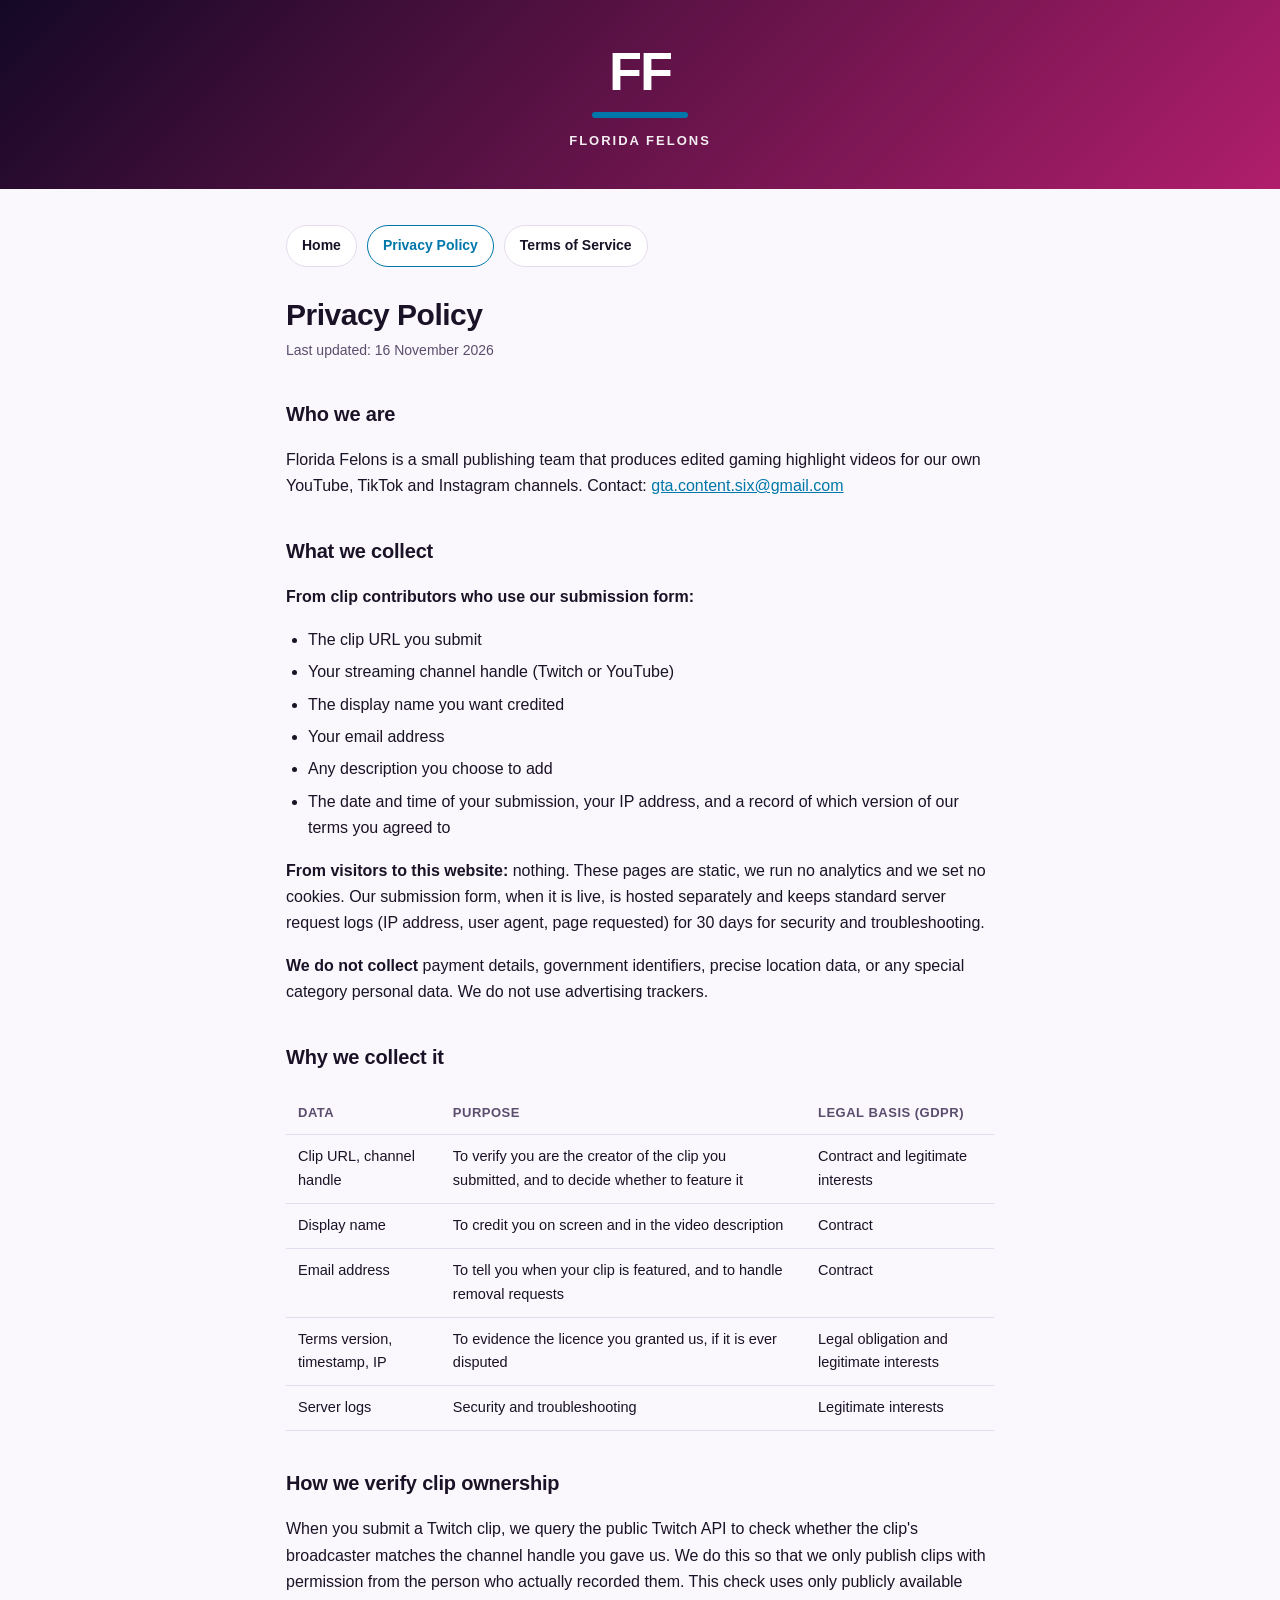
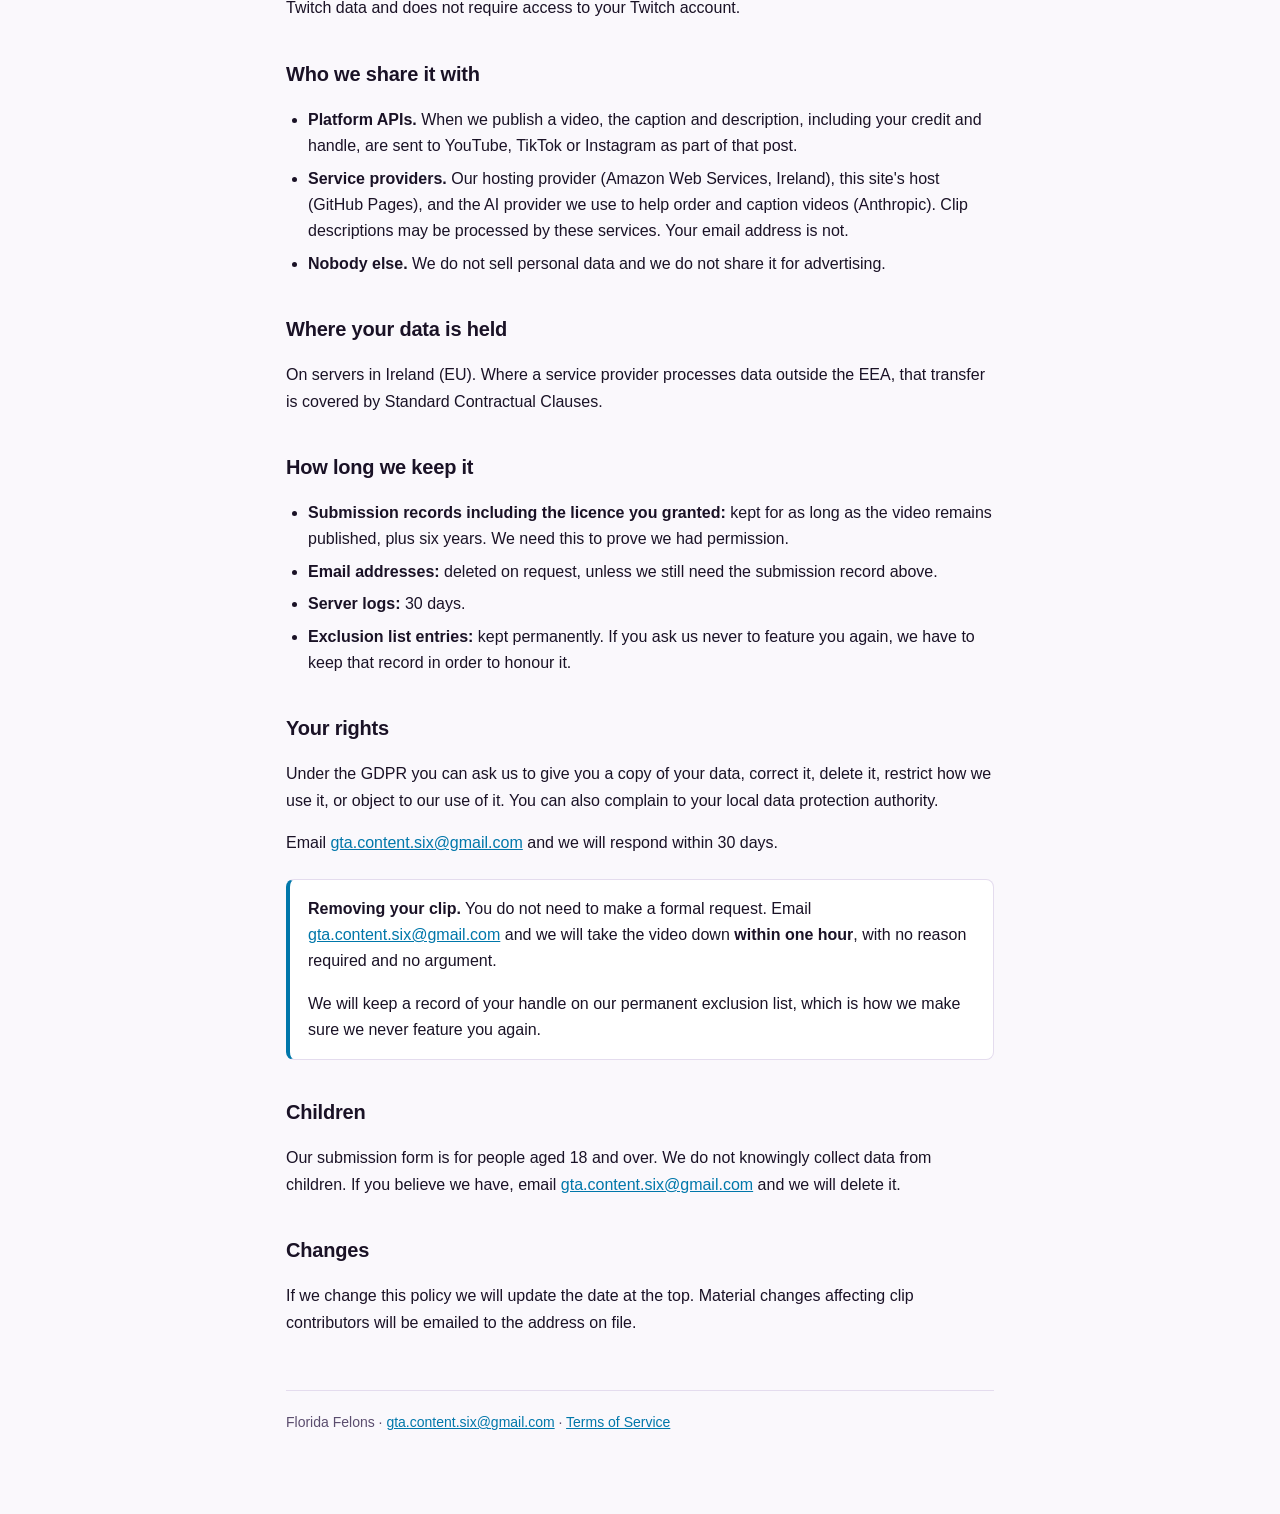
==== privacy.html @ 44be9b87 "Florida Felons public pages" ====
<!doctype html>
<html lang="en">
<head>
<meta charset="utf-8">
<meta name="viewport" content="width=device-width, initial-scale=1">
<title>Privacy Policy — Florida Felons</title>
<meta name="description" content="How Florida Felons handles personal data from clip contributors and site visitors.">
<link rel="stylesheet" href="style.css">
</head>
<body>

<header>
  <div class="mark">FF</div>
  <div class="rule"></div>
  <div class="name">Florida Felons</div>
</header>

<main>
  <nav>
    <a href="./">Home</a>
    <a href="privacy.html" aria-current="page">Privacy Policy</a>
    <a href="terms.html">Terms of Service</a>
  </nav>

  <h1>Privacy Policy</h1>
  <p class="updated">Last updated: 16 November 2026</p>

  <h2>Who we are</h2>
  <p>Florida Felons is a small publishing team that produces edited gaming highlight videos for our
  own YouTube, TikTok and Instagram channels. Contact:
  <a href="mailto:gta.content.six@gmail.com">gta.content.six@gmail.com</a></p>

  <h2>What we collect</h2>
  <p><strong>From clip contributors who use our submission form:</strong></p>
  <ul>
    <li>The clip URL you submit</li>
    <li>Your streaming channel handle (Twitch or YouTube)</li>
    <li>The display name you want credited</li>
    <li>Your email address</li>
    <li>Any description you choose to add</li>
    <li>The date and time of your submission, your IP address, and a record of which version of our
        terms you agreed to</li>
  </ul>

  <p><strong>From visitors to this website:</strong> nothing. These pages are static, we run no
  analytics and we set no cookies. Our submission form, when it is live, is hosted separately and
  keeps standard server request logs (IP address, user agent, page requested) for 30 days for
  security and troubleshooting.</p>

  <p><strong>We do not collect</strong> payment details, government identifiers, precise location
  data, or any special category personal data. We do not use advertising trackers.</p>

  <h2>Why we collect it</h2>
  <table>
    <thead><tr><th>Data</th><th>Purpose</th><th>Legal basis (GDPR)</th></tr></thead>
    <tbody>
      <tr><td>Clip URL, channel handle</td><td>To verify you are the creator of the clip you submitted, and to decide whether to feature it</td><td>Contract and legitimate interests</td></tr>
      <tr><td>Display name</td><td>To credit you on screen and in the video description</td><td>Contract</td></tr>
      <tr><td>Email address</td><td>To tell you when your clip is featured, and to handle removal requests</td><td>Contract</td></tr>
      <tr><td>Terms version, timestamp, IP</td><td>To evidence the licence you granted us, if it is ever disputed</td><td>Legal obligation and legitimate interests</td></tr>
      <tr><td>Server logs</td><td>Security and troubleshooting</td><td>Legitimate interests</td></tr>
    </tbody>
  </table>

  <h2>How we verify clip ownership</h2>
  <p>When you submit a Twitch clip, we query the public Twitch API to check whether the clip's
  broadcaster matches the channel handle you gave us. We do this so that we only publish clips with
  permission from the person who actually recorded them. This check uses only publicly available
  Twitch data and does not require access to your Twitch account.</p>

  <h2>Who we share it with</h2>
  <ul>
    <li><strong>Platform APIs.</strong> When we publish a video, the caption and description,
        including your credit and handle, are sent to YouTube, TikTok or Instagram as part of that post.</li>
    <li><strong>Service providers.</strong> Our hosting provider (Amazon Web Services, Ireland), this
        site's host (GitHub Pages), and the AI provider we use to help order and caption videos
        (Anthropic). Clip descriptions may be processed by these services. Your email address is not.</li>
    <li><strong>Nobody else.</strong> We do not sell personal data and we do not share it for advertising.</li>
  </ul>

  <h2>Where your data is held</h2>
  <p>On servers in Ireland (EU). Where a service provider processes data outside the EEA, that
  transfer is covered by Standard Contractual Clauses.</p>

  <h2>How long we keep it</h2>
  <ul>
    <li><strong>Submission records including the licence you granted:</strong> kept for as long as the
        video remains published, plus six years. We need this to prove we had permission.</li>
    <li><strong>Email addresses:</strong> deleted on request, unless we still need the submission record above.</li>
    <li><strong>Server logs:</strong> 30 days.</li>
    <li><strong>Exclusion list entries:</strong> kept permanently. If you ask us never to feature you
        again, we have to keep that record in order to honour it.</li>
  </ul>

  <h2>Your rights</h2>
  <p>Under the GDPR you can ask us to give you a copy of your data, correct it, delete it, restrict
  how we use it, or object to our use of it. You can also complain to your local data protection
  authority.</p>
  <p>Email <a href="mailto:gta.content.six@gmail.com">gta.content.six@gmail.com</a> and we will
  respond within 30 days.</p>

  <div class="callout">
    <p><strong>Removing your clip.</strong> You do not need to make a formal request. Email
    <a href="mailto:gta.content.six@gmail.com">gta.content.six@gmail.com</a> and we will take the
    video down <strong>within one hour</strong>, with no reason required and no argument.</p>
    <p>We will keep a record of your handle on our permanent exclusion list, which is how we make
    sure we never feature you again.</p>
  </div>

  <h2>Children</h2>
  <p>Our submission form is for people aged 18 and over. We do not knowingly collect data from
  children. If you believe we have, email
  <a href="mailto:gta.content.six@gmail.com">gta.content.six@gmail.com</a> and we will delete it.</p>

  <h2>Changes</h2>
  <p>If we change this policy we will update the date at the top. Material changes affecting clip
  contributors will be emailed to the address on file.</p>

  <footer>
    Florida Felons · <a href="mailto:gta.content.six@gmail.com">gta.content.six@gmail.com</a> ·
    <a href="terms.html">Terms of Service</a>
  </footer>
</main>

</body>
</html>
---- style.css ----
:root {
  --bg: #120a1e;
  --panel: #1b1029;
  --ink: #f2eef7;
  --muted: #b7a9c9;
  --accent: #00e5ff;
  --magenta: #b01e6b;
  --line: #2f2142;
}

@media (prefers-color-scheme: light) {
  :root:not([data-theme="dark"]) {
    --bg: #faf8fc;
    --panel: #ffffff;
    --ink: #1a1226;
    --muted: #5b4d6e;
    --accent: #0077aa;
    --magenta: #b01e6b;
    --line: #e4dcee;
  }
}

* { box-sizing: border-box; }

body {
  margin: 0;
  background: var(--bg);
  color: var(--ink);
  font: 16px/1.65 -apple-system, BlinkMacSystemFont, "Segoe UI", Roboto, Helvetica, Arial, sans-serif;
  -webkit-text-size-adjust: 100%;
}

header {
  background: linear-gradient(135deg, #140826 0%, var(--magenta) 100%);
  padding: 44px 16px 38px;
  text-align: center;
}

header .mark {
  font-size: 54px;
  font-weight: 900;
  letter-spacing: -2px;
  color: #fff;
  line-height: 1;
}

header .rule {
  width: 96px; height: 6px;
  background: var(--accent);
  margin: 14px auto 12px;
  border-radius: 3px;
}

header .name {
  color: rgba(255,255,255,.92);
  font-weight: 700;
  letter-spacing: 2px;
  font-size: 13px;
  text-transform: uppercase;
}

main {
  max-width: 740px;
  margin: 0 auto;
  padding: 36px 16px 80px;
}

nav {
  display: flex; gap: 10px; flex-wrap: wrap;
  margin-bottom: 30px;
}

nav a {
  color: var(--ink);
  background: var(--panel);
  border: 1px solid var(--line);
  padding: 8px 15px;
  border-radius: 999px;
  text-decoration: none;
  font-size: 14px;
  font-weight: 600;
}

nav a:hover { border-color: var(--accent); }
nav a[aria-current="page"] { border-color: var(--accent); color: var(--accent); }

h1 { font-size: 30px; line-height: 1.2; margin: 0 0 6px; letter-spacing: -0.5px; }
h2 { font-size: 20px; margin: 36px 0 10px; letter-spacing: -0.2px; }
h3 { font-size: 16px; margin: 26px 0 8px; }

.updated { color: var(--muted); font-size: 14px; margin: 0 0 26px; }

p, li { color: var(--ink); }
ul { padding-left: 22px; }
li { margin: 6px 0; }

a { color: var(--accent); }

.callout {
  background: var(--panel);
  border: 1px solid var(--line);
  border-left: 4px solid var(--accent);
  padding: 16px 18px;
  border-radius: 8px;
  margin: 22px 0;
}

.callout p:first-child { margin-top: 0; }
.callout p:last-child { margin-bottom: 0; }

table {
  width: 100%;
  border-collapse: collapse;
  margin: 18px 0;
  font-size: 14.5px;
  display: block;
  overflow-x: auto;
}

th, td {
  text-align: left;
  padding: 10px 12px;
  border-bottom: 1px solid var(--line);
  vertical-align: top;
}

th { color: var(--muted); font-size: 13px; text-transform: uppercase; letter-spacing: .5px; }

footer {
  border-top: 1px solid var(--line);
  margin-top: 54px;
  padding-top: 20px;
  color: var(--muted);
  font-size: 14px;
}

code {
  background: var(--panel);
  border: 1px solid var(--line);
  padding: 1px 6px;
  border-radius: 5px;
  font-size: 14px;
}
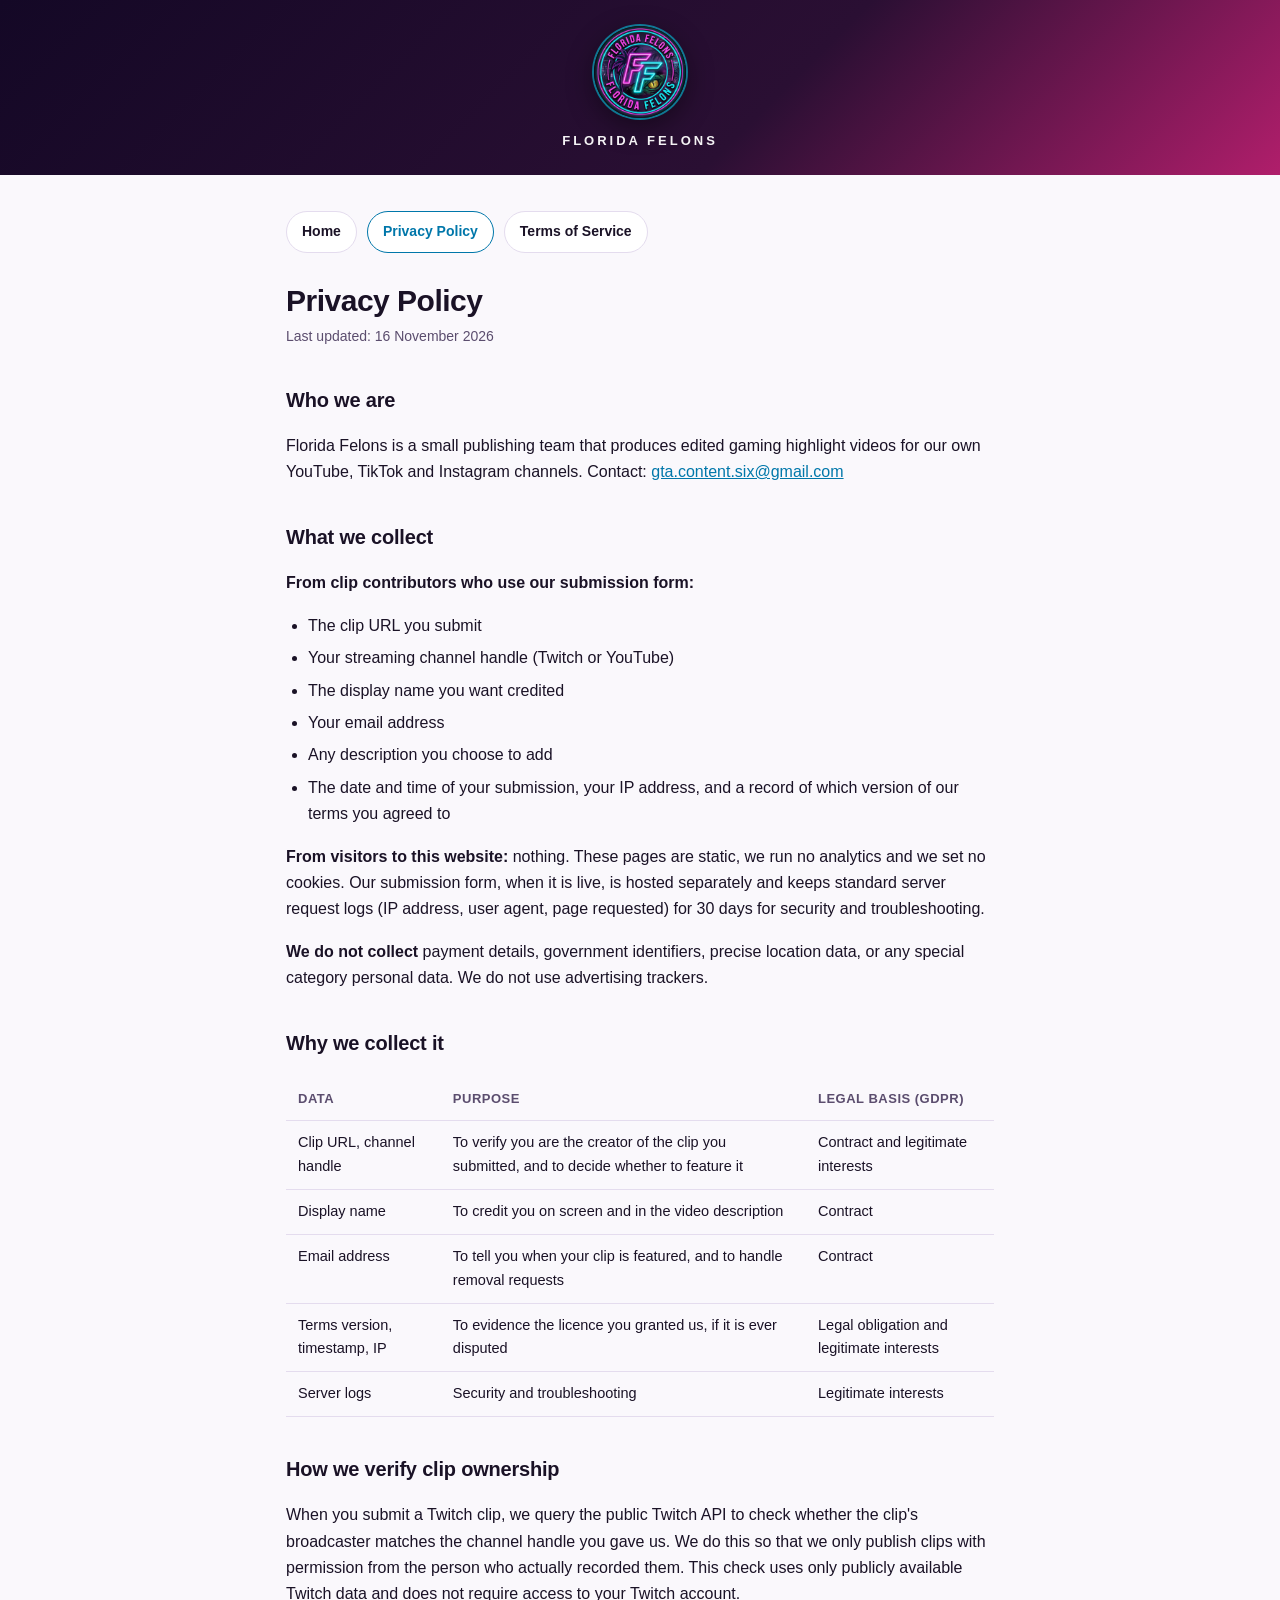
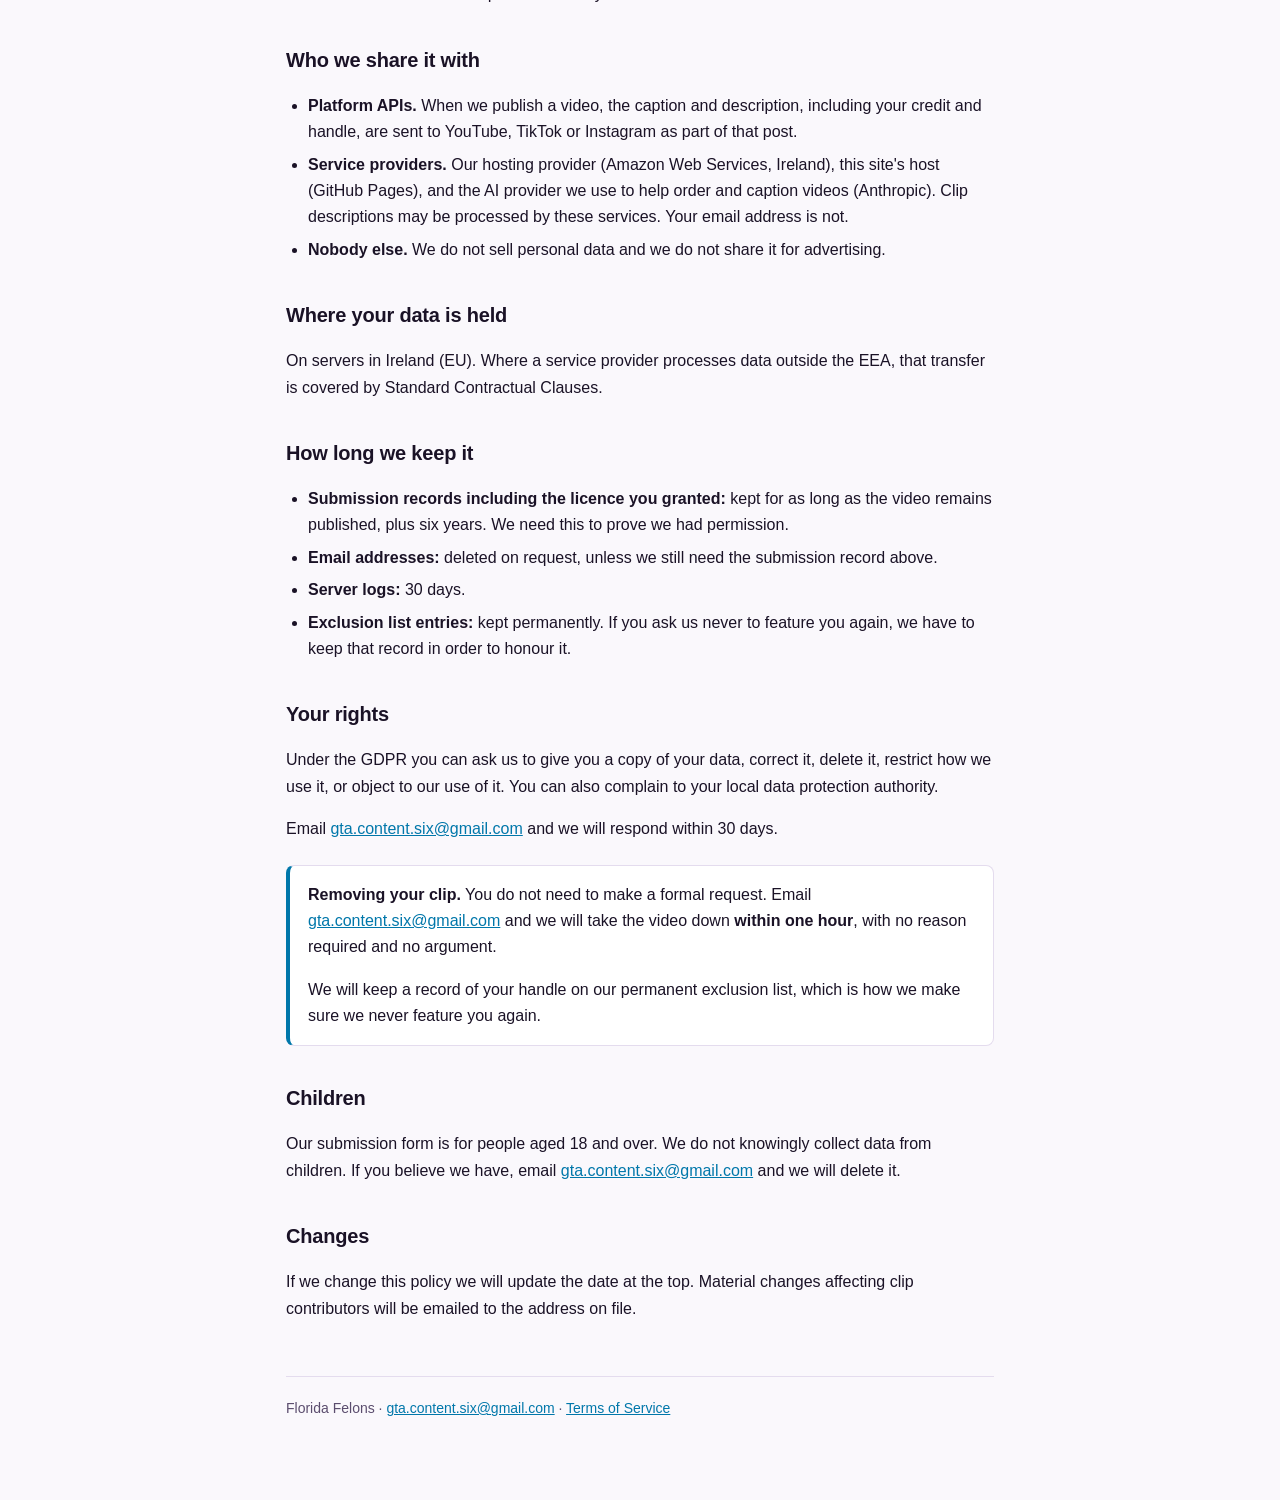
==== commit 7257606a: "Use the real Florida Felons artwork Banner as the landing hero, circular logo in the policy page hea" ====
--- a/privacy.html
+++ b/privacy.html
@@ -5,13 +5,16 @@
 <meta name="viewport" content="width=device-width, initial-scale=1">
 <title>Privacy Policy — Florida Felons</title>
 <meta name="description" content="How Florida Felons handles personal data from clip contributors and site visitors.">
+<link rel="icon" href="img/icon-180.png" sizes="180x180">
+<link rel="apple-touch-icon" href="img/icon-180.png">
+<meta property="og:image" content="https://tompouday.github.io/floridafelons-site/img/banner-web.jpg">
+<meta name="twitter:card" content="summary_large_image">
 <link rel="stylesheet" href="style.css">
 </head>
 <body>
 
 <header>
-  <div class="mark">FF</div>
-  <div class="rule"></div>
+  <a href="./"><img class="logo" src="img/logo-512.jpg" alt="Florida Felons logo" width="92" height="92"></a>
   <div class="name">Florida Felons</div>
 </header>
 
--- a/style.css
+++ b/style.css
@@ -30,33 +30,45 @@
   -webkit-text-size-adjust: 100%;
 }
 
+/* Full-bleed banner, used on the landing page only. The artwork already
+   carries the wordmark, so nothing is drawn over it. */
+.hero {
+  display: block;
+  width: 100%;
+  max-width: 1600px;
+  margin: 0 auto;
+  height: auto;
+  background: #0a0512;
+}
+
+/* Compact header for the policy pages: real logo, no CSS lettering. */
 header {
-  background: linear-gradient(135deg, #140826 0%, var(--magenta) 100%);
-  padding: 44px 16px 38px;
+  background: linear-gradient(135deg, #140826 0%, #2a0f33 60%, var(--magenta) 100%);
+  padding: 26px 16px 24px;
   text-align: center;
 }
 
-header .mark {
-  font-size: 54px;
-  font-weight: 900;
-  letter-spacing: -2px;
-  color: #fff;
-  line-height: 1;
-}
-
-header .rule {
-  width: 96px; height: 6px;
-  background: var(--accent);
-  margin: 14px auto 12px;
-  border-radius: 3px;
+header .logo {
+  width: 92px;
+  height: 92px;
+  border-radius: 50%;
+  display: block;
+  margin: 0 auto 12px;
+  box-shadow: 0 0 0 2px rgba(0,229,255,.5), 0 8px 28px rgba(0,0,0,.45);
 }
 
 header .name {
-  color: rgba(255,255,255,.92);
-  font-weight: 700;
-  letter-spacing: 2px;
+  color: rgba(255,255,255,.95);
+  font-weight: 800;
+  letter-spacing: 3px;
   font-size: 13px;
   text-transform: uppercase;
+}
+
+header a { text-decoration: none; }
+
+@media (max-width: 520px) {
+  header .logo { width: 72px; height: 72px; }
 }
 
 main {
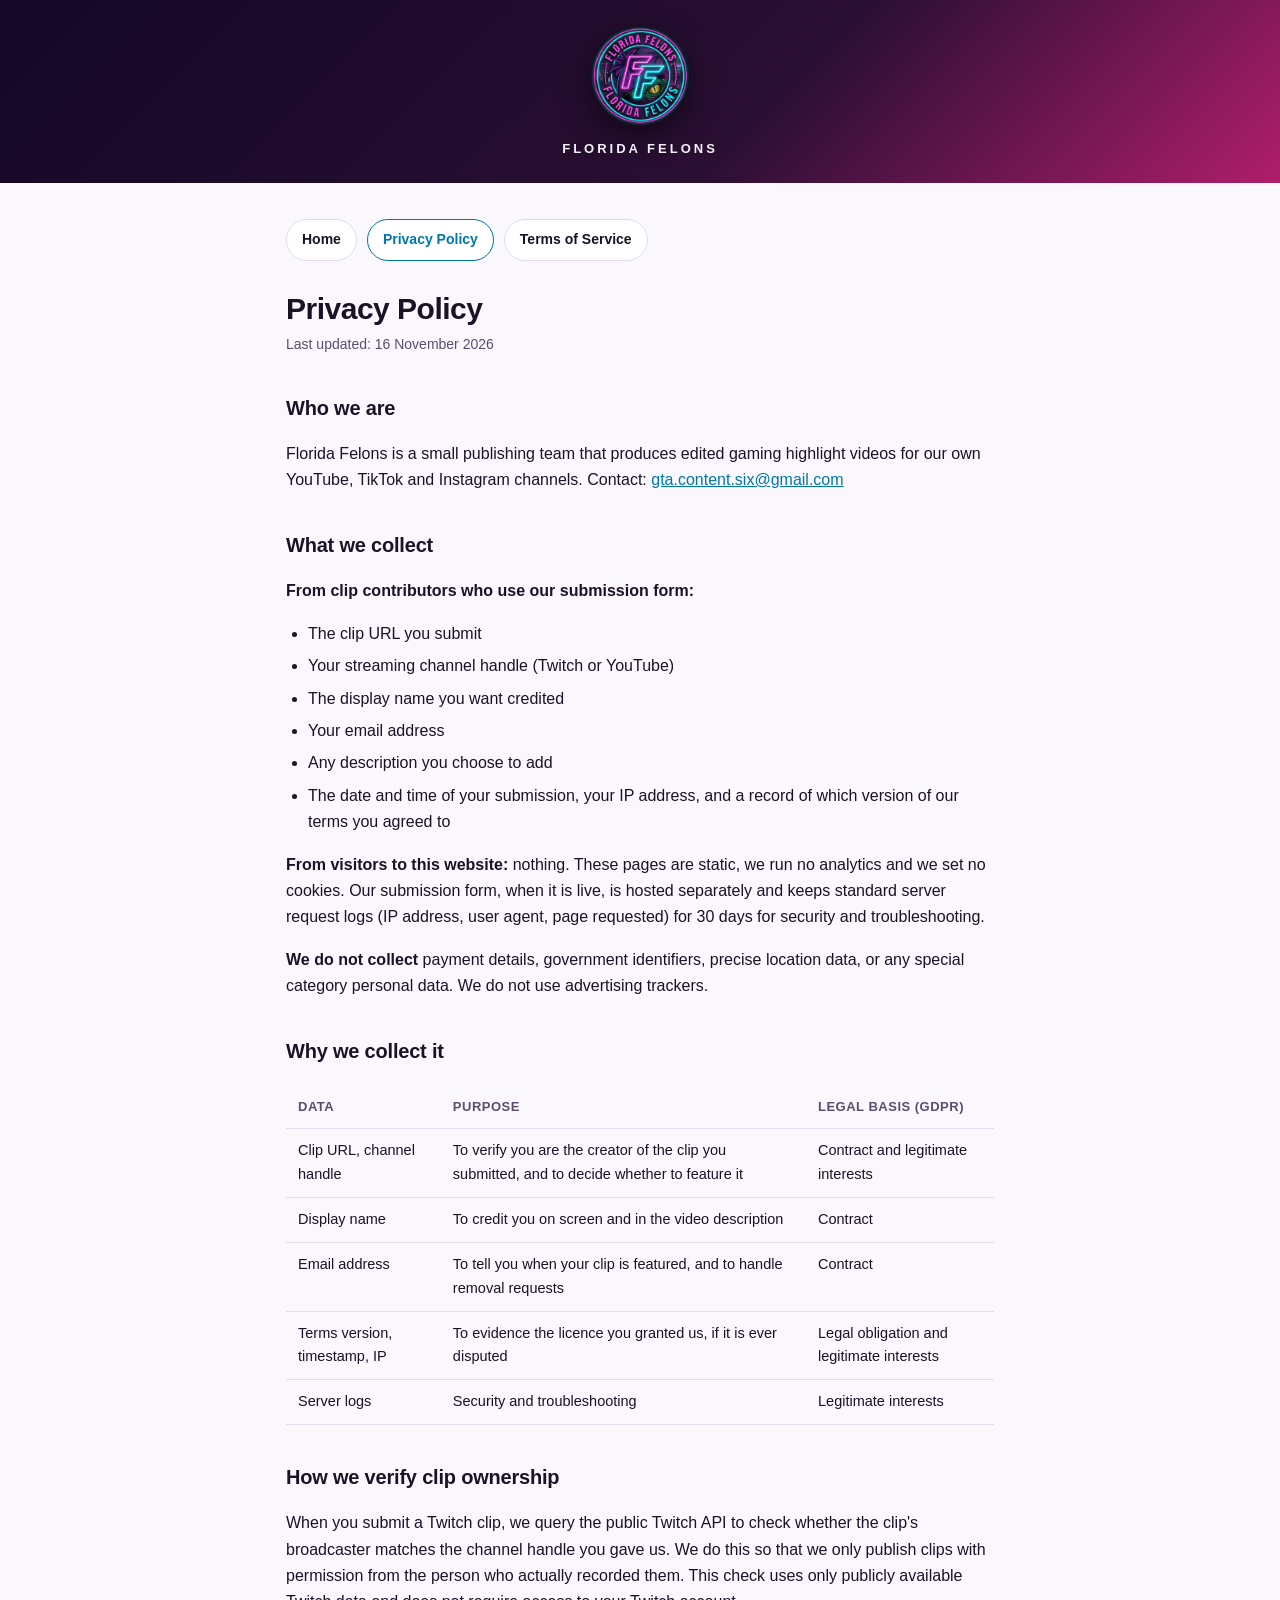
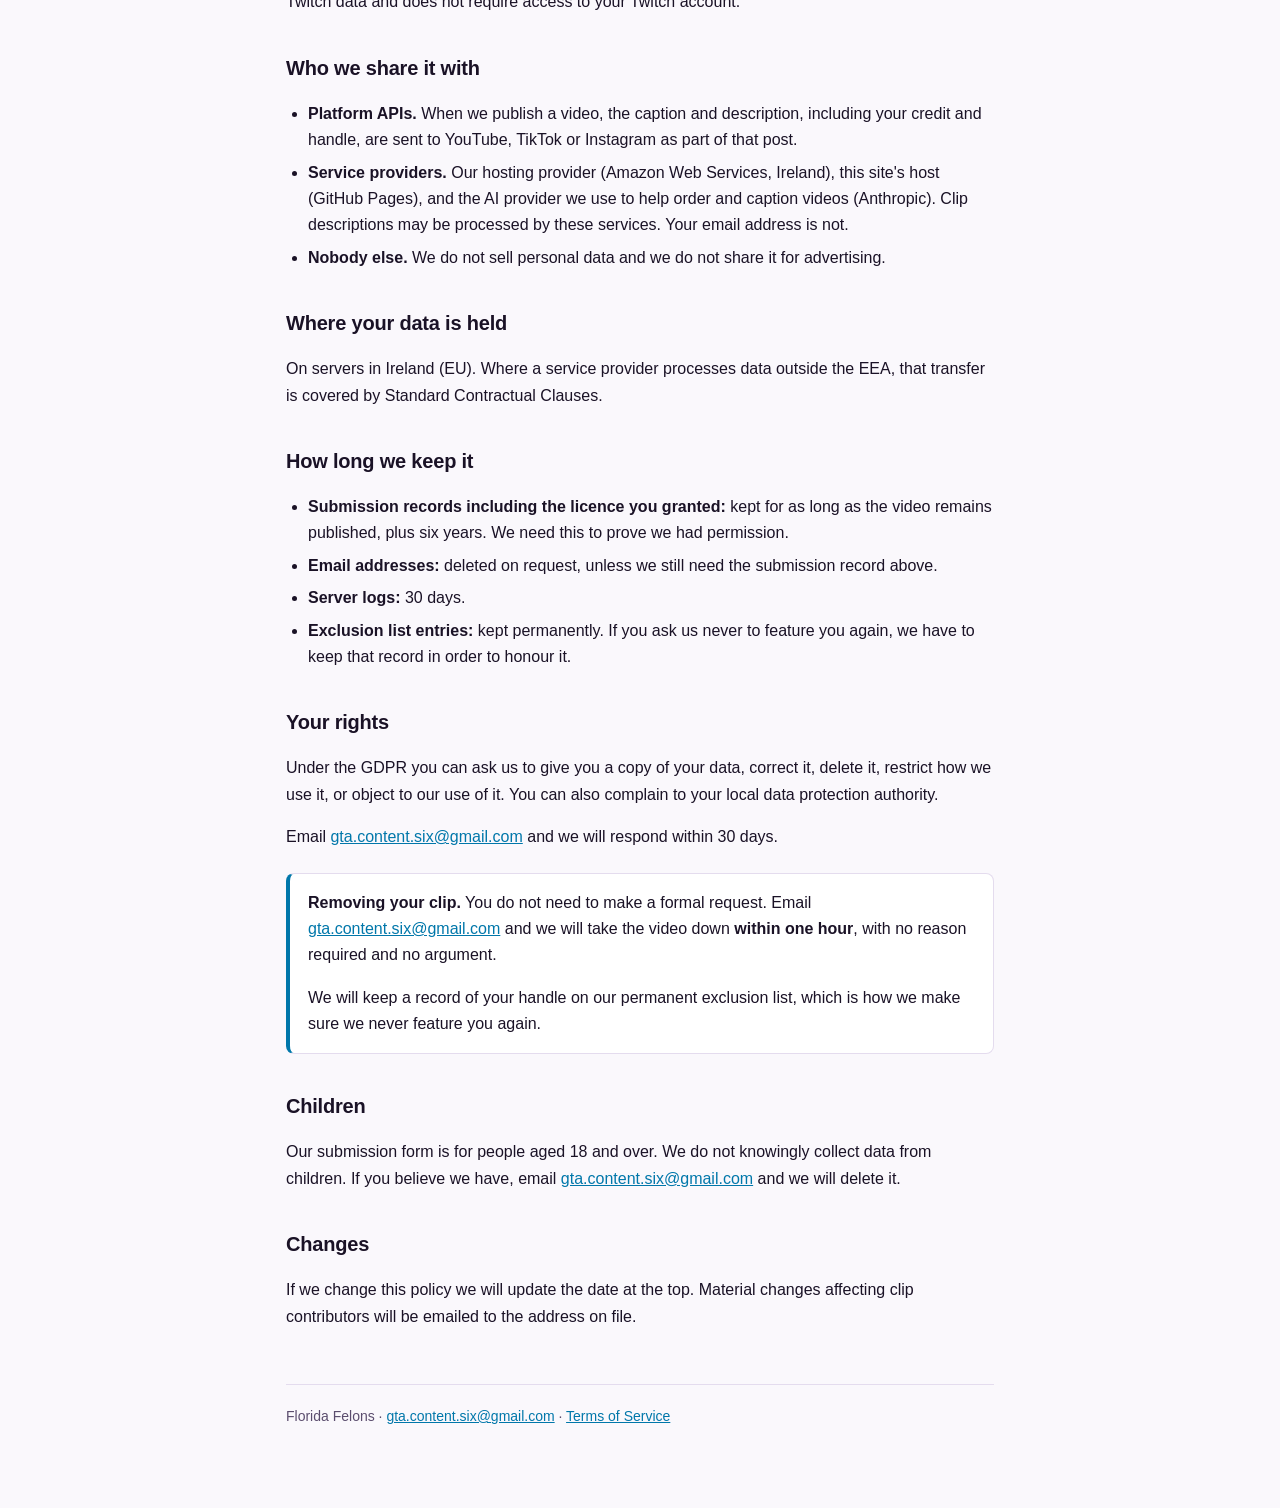
==== commit bf50a79f: "Drop the added ring around the logo; it already has two of its own" ====
--- a/privacy.html
+++ b/privacy.html
@@ -14,7 +14,7 @@
 <body>
 
 <header>
-  <a href="./"><img class="logo" src="img/logo-512.jpg" alt="Florida Felons logo" width="92" height="92"></a>
+  <a href="./"><img class="logo" src="img/logo-512.jpg" alt="Florida Felons logo" width="100" height="100"></a>
   <div class="name">Florida Felons</div>
 </header>
 
--- a/style.css
+++ b/style.css
@@ -49,12 +49,15 @@
 }
 
 header .logo {
-  width: 92px;
-  height: 92px;
+  width: 100px;
+  height: 100px;
+  /* Crops the artwork's black square corners so its own pink ring becomes the
+     edge. No added ring here: the logo already has two neon rings of its own,
+     and a third sitting against them just reads as noise. */
   border-radius: 50%;
   display: block;
   margin: 0 auto 12px;
-  box-shadow: 0 0 0 2px rgba(0,229,255,.5), 0 8px 28px rgba(0,0,0,.45);
+  box-shadow: 0 10px 30px rgba(0,0,0,.5);
 }
 
 header .name {
@@ -68,7 +71,7 @@
 header a { text-decoration: none; }
 
 @media (max-width: 520px) {
-  header .logo { width: 72px; height: 72px; }
+  header .logo { width: 80px; height: 80px; }
 }
 
 main {
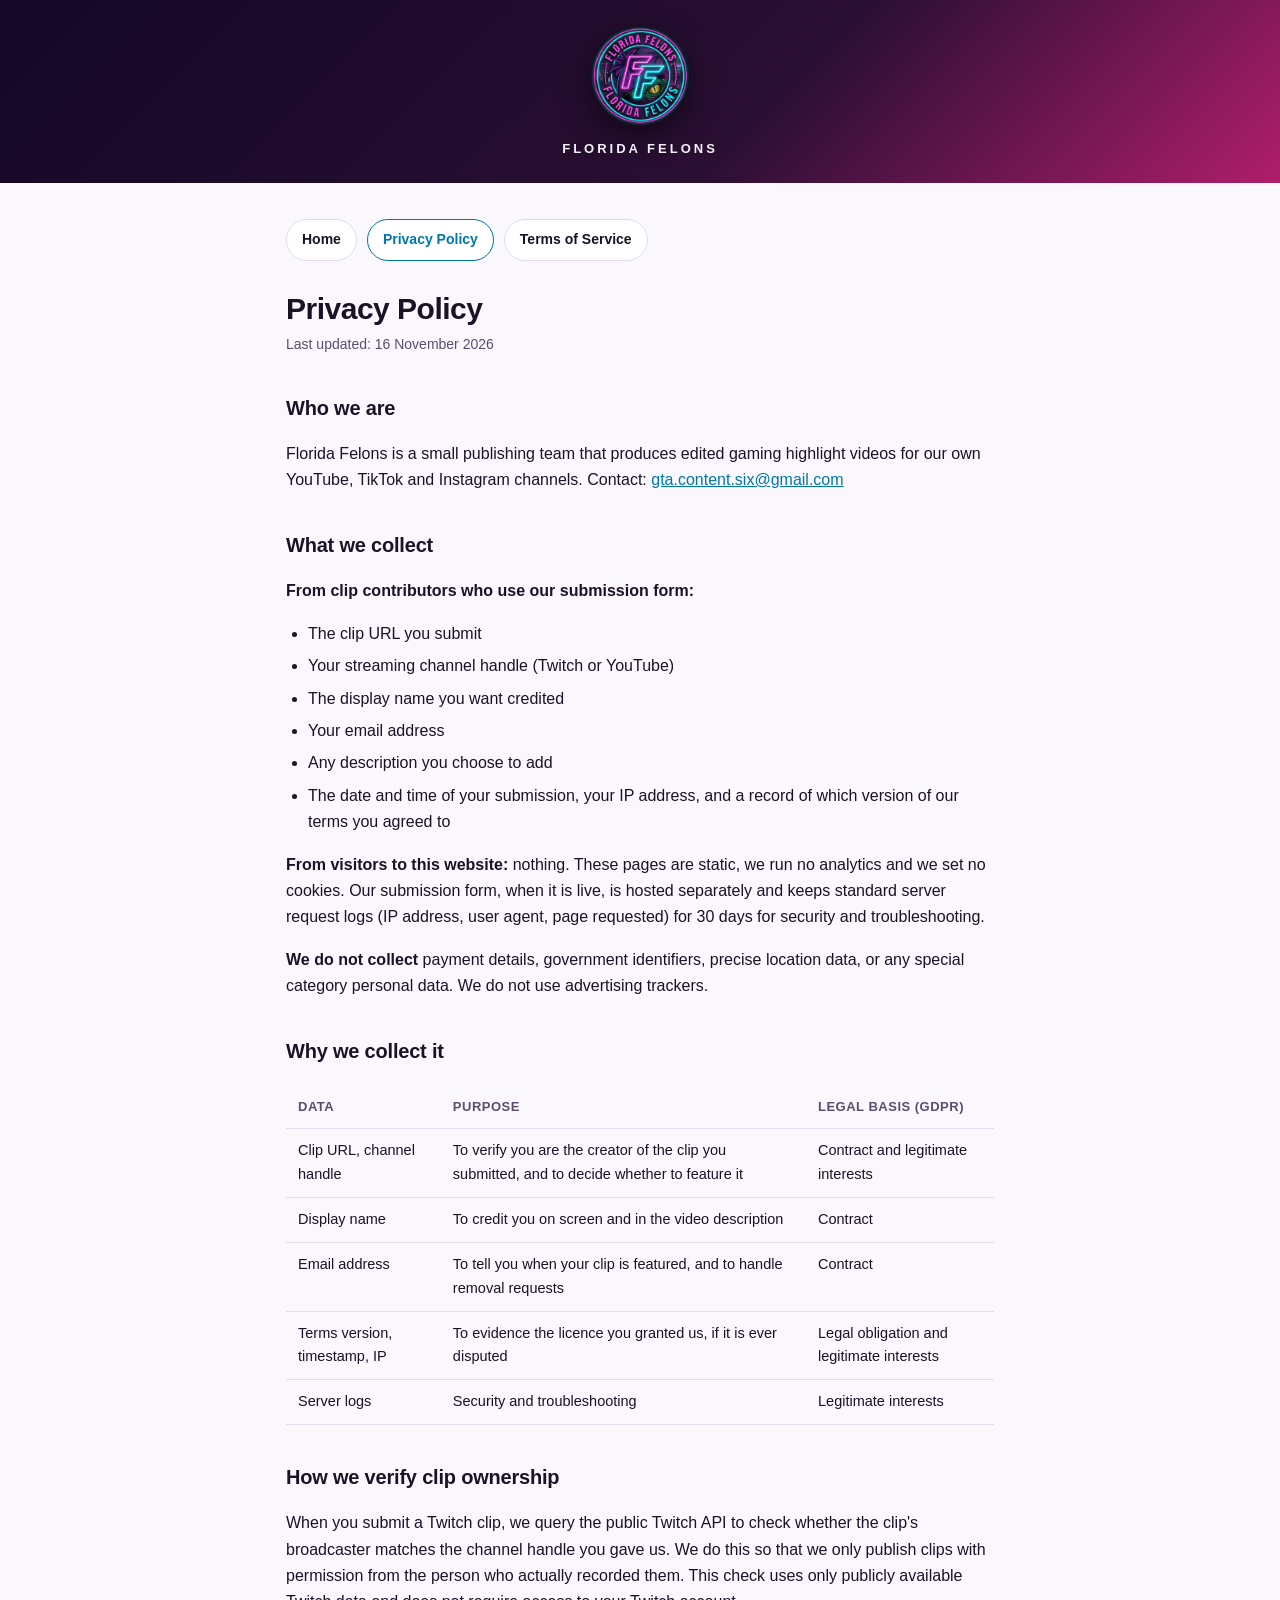
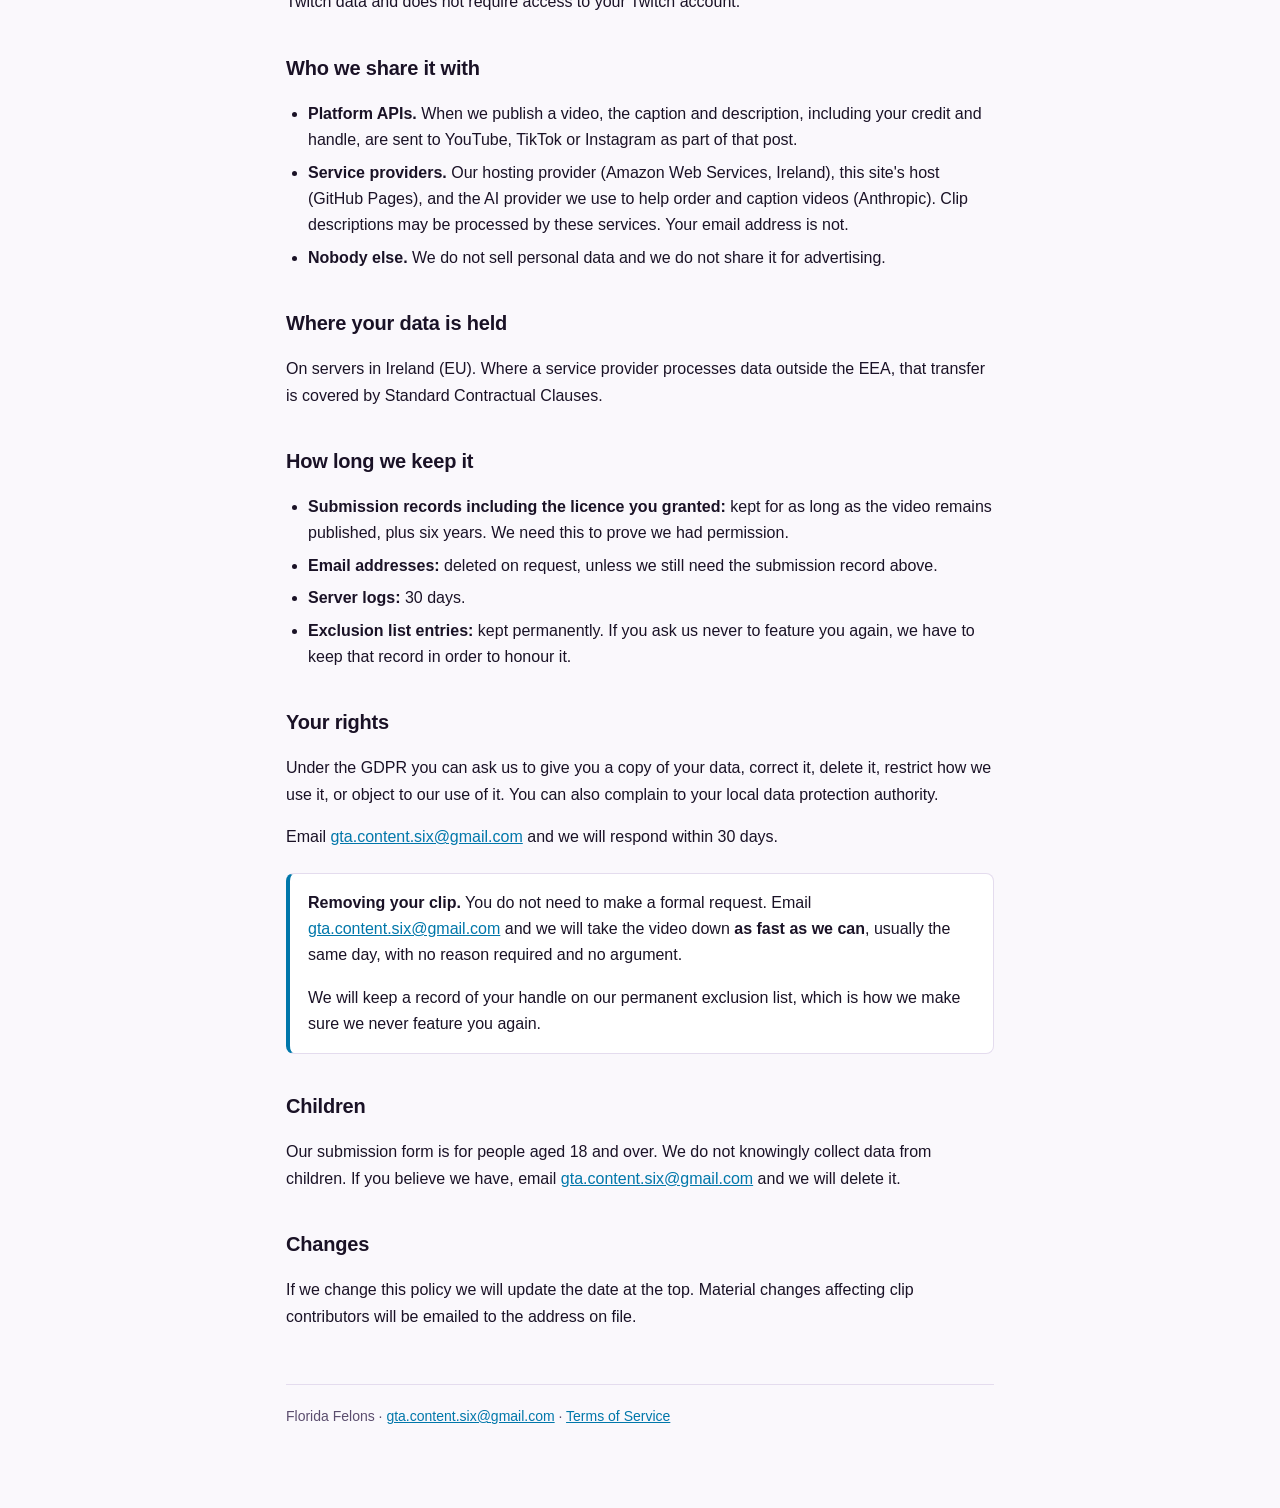
==== commit a28ea4b9: "Soften the removal promise and cap the banner height A one-hour promise is unkeepable overnight, and" ====
--- a/privacy.html
+++ b/privacy.html
@@ -105,7 +105,7 @@
   <div class="callout">
     <p><strong>Removing your clip.</strong> You do not need to make a formal request. Email
     <a href="mailto:gta.content.six@gmail.com">gta.content.six@gmail.com</a> and we will take the
-    video down <strong>within one hour</strong>, with no reason required and no argument.</p>
+    video down <strong>as fast as we can</strong>, usually the same day, with no reason required and no argument.</p>
     <p>We will keep a record of your handle on our permanent exclusion list, which is how we make
     sure we never feature you again.</p>
   </div>
--- a/style.css
+++ b/style.css
@@ -37,7 +37,12 @@
   width: 100%;
   max-width: 1600px;
   margin: 0 auto;
-  height: auto;
+  /* A band, not a splash screen. At full width the 16:9 artwork filled the
+     whole viewport and pushed every word below the fold, so the height is
+     capped and the image crops instead of scaling. */
+  height: clamp(170px, 32vw, 380px);
+  object-fit: cover;
+  object-position: center 46%;
   background: #0a0512;
 }
 
